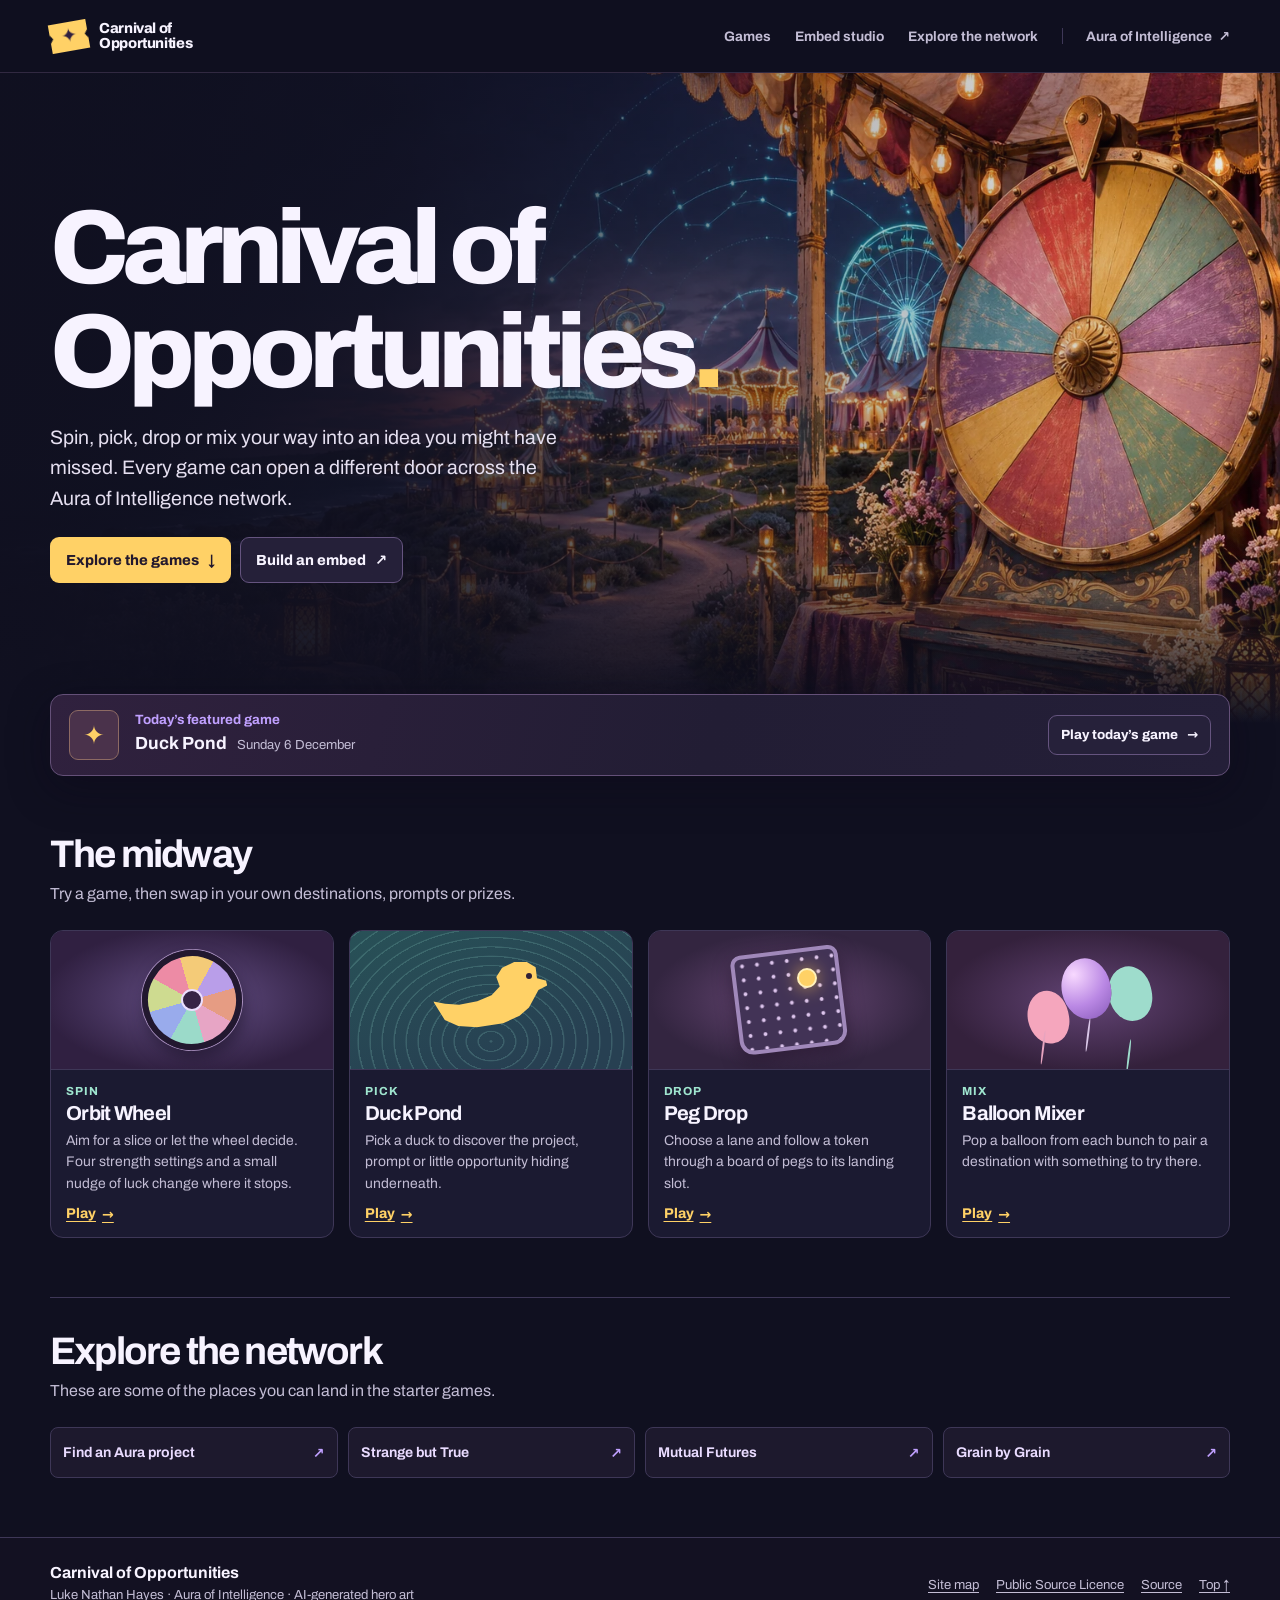
==== index.html @ 2ac2ce24 "Build the Carnival of Opportunities midway and embed studio" ====
<!doctype html>
<html lang="en-AU">
<head>
  <meta charset="utf-8">
  <meta name="viewport" content="width=device-width, initial-scale=1">
  <title>Carnival of Opportunities | Aura of Intelligence</title>
  <meta name="description" content="A midway of small, embeddable luck games that send people somewhere unexpected across the Aura of Intelligence network.">
  <meta name="theme-color" content="#101020">
  <link rel="canonical" href="https://auraofintelligence.github.io/carnival-of-opportunities/">
  <meta property="og:title" content="Carnival of Opportunities">
  <meta property="og:description" content="Spin, pick, drop or mix your way into an idea you might have missed.">
  <meta property="og:image" content="https://auraofintelligence.github.io/carnival-of-opportunities/assets/images/carnival-hero.webp">
  <link rel="stylesheet" href="assets/css/site.css">
  <script defer src="assets/js/catalog.js"></script>
  <script defer src="assets/js/featured.js"></script>
  <script defer src="assets/js/home.js"></script>
</head>
<body id="top">
  <a class="skip-link" href="#main">Skip to content</a>
  <header class="site-header">
    <div class="container header-inner">
      <a class="brand" href="index.html" aria-current="page"><span class="brand-ticket" aria-hidden="true">✦</span><span>Carnival of<br>Opportunities</span></a>
      <nav class="site-nav" aria-label="Primary">
        <a href="#games">Games</a>
        <a href="embed.html">Embed studio</a>
        <a href="#network">Explore the network</a>
      </nav>
      <a class="aura-link" href="https://auraofintelligence.github.io/">Aura of Intelligence <span aria-hidden="true">↗</span></a>
    </div>
  </header>
  <main id="main">
    <section class="hero home-hero" aria-labelledby="home-title">
      <div class="container hero-content">
        <h1 id="home-title">Carnival of<br>Opportunities<span>.</span></h1>
        <p>Spin, pick, drop or mix your way into an idea you might have missed. Every game can open a different door across the Aura of Intelligence network.</p>
        <div class="actions">
          <a class="button button-gold" href="#games">Explore the games <span aria-hidden="true">↓</span></a>
          <a class="button button-quiet" href="embed.html">Build an embed <span aria-hidden="true">↗</span></a>
        </div>
      </div>
    </section>
    <div class="container">
      <section class="daily-ticket" aria-labelledby="daily-heading">
        <div class="daily-icon" aria-hidden="true">✦</div>
        <div>
          <h2 id="daily-heading">Today’s featured game</h2>
          <p><strong id="daily-name">Try today’s draw</strong> <span id="daily-date"></span></p>
        </div>
        <a class="button button-small button-quiet" href="play.html?game=featured">Play today’s game <span aria-hidden="true">→</span></a>
      </section>
      <section class="section" id="games" aria-labelledby="games-heading">
        <div class="section-heading">
          <h2 id="games-heading">The midway</h2>
          <p>Try a game, then swap in your own destinations, prompts or prizes.</p>
        </div>
        <ul class="game-list" id="game-list"></ul>
        <noscript><p>Enable JavaScript to play Orbit Wheel, Duck Pond, Peg Drop and Balloon Mixer.</p></noscript>
        <template id="game-card">
          <li class="game-card">
            <div class="game-art" aria-hidden="true"></div>
            <div class="game-card-body">
              <span class="game-type"></span>
              <h3></h3>
              <p></p>
              <a class="text-link" href="play.html">Play <span aria-hidden="true">→</span></a>
            </div>
          </li>
        </template>
      </section>
      <section class="section network-section" id="network" aria-labelledby="network-heading">
        <div class="section-heading">
          <h2 id="network-heading">Explore the network</h2>
          <p>These are some of the places you can land in the starter games.</p>
        </div>
        <div class="network-links" id="network-links"></div>
      </section>
    </div>
  </main>
  <footer class="site-footer">
    <div class="container footer-inner">
      <div><strong>Carnival of Opportunities</strong><p>Luke Nathan Hayes · Aura of Intelligence · AI-generated hero art</p></div>
      <nav aria-label="Footer"><a href="sitemap.xml">Site map</a><a href="LICENCE.md">Public Source Licence</a><a href="https://github.com/auraofintelligence/carnival-of-opportunities">Source</a><a href="#top">Top ↑</a></nav>
    </div>
  </footer>
</body>
</html>
---- assets/css/site.css ----
@font-face {
  font-family: Archivo;
  src: url('../fonts/archivo-var.woff2') format('woff2');
  font-style: normal;
  font-weight: 100 900;
  font-display: swap;
}

:root {
  color-scheme: dark;
  font-family: 'Archivo', 'Segoe UI', system-ui, sans-serif;
  color: #f7f3ff;
  background: #101020;
  --night: #101020;
  --surface: #1b1a31;
  --line: #3e3757;
  --muted: #c3bdd5;
  --purple: #c0a0ff;
  --gold: #ffd166;
  --mint: #9fe5cf;
  --container: 1180px;
}

*, *::before, *::after { box-sizing: border-box; }
html { scroll-padding-top: 96px; }
body { margin: 0; min-width: 0; }
[hidden] { display: none !important; }
a { color: inherit; }
button, input, select, textarea { font: inherit; }
button { cursor: pointer; }
button:disabled { cursor: default; }
:focus-visible { outline: 2px solid var(--gold); outline-offset: 4px; }
h1, h2, h3, p { margin-top: 0; }
p { line-height: 1.55; }
.container { width: min(100% - 48px, var(--container)); margin-inline: auto; }
.skip-link { position: fixed; z-index: 5; top: 12px; left: 12px; padding: 12px; transform: translateY(-160%); color: #151024; background: var(--gold); }
.skip-link:focus { transform: none; }

.site-header { position: sticky; top: 0; z-index: 4; border-bottom: 1px solid #5645687a; background: #101020f5; }
.header-inner { display: flex; align-items: center; gap: 24px; min-height: 72px; }
.brand { display: inline-flex; align-items: center; gap: 11px; font-size: .91rem; font-weight: 780; line-height: 1.06; letter-spacing: -.025em; text-decoration: none; }
.brand-ticket { display: grid; width: 38px; height: 29px; place-items: center; flex: none; clip-path: polygon(0 0, 100% 0, 100% 35%, 92% 50%, 100% 65%, 100% 100%, 0 100%, 0 65%, 8% 50%, 0 35%); background: var(--gold); color: #302040; font-size: 1.2rem; transform: rotate(-10deg); }
.site-nav { display: flex; flex-wrap: wrap; gap: 8px 24px; margin-left: auto; }
.site-nav a, .aura-link { color: var(--muted); font-size: .86rem; font-weight: 680; text-decoration: none; }
.site-nav a:hover, .site-nav a[aria-current="page"], .aura-link:hover { color: var(--gold); }
.aura-link { padding-left: 23px; border-left: 1px solid var(--line); }
.aura-link span { margin-left: 3px; }

.hero { position: relative; isolation: isolate; display: grid; align-items: center; background-color: #201633; background-position: center; background-size: cover; }
.hero::before { position: absolute; z-index: -1; inset: 0; content: ''; background: linear-gradient(90deg, #101020fa 1%, #101020dd 30%, #10102044 68%, #1010200d), linear-gradient(0deg, #101020 0%, transparent 30%); }
.home-hero { min-height: clamp(490px, 53vw, 650px); background-image: url('../images/carnival-hero.webp'); background-position: center 52%; }
.hero-content { padding-block: 60px 76px; }
.hero h1, .page-title h1 { margin: 0 0 18px; font-weight: 810; line-height: .99; letter-spacing: -.065em; overflow-wrap: anywhere; }
.hero h1 { max-width: 12ch; font-size: clamp(3.4rem, 8.2vw, 7.4rem); }
.hero h1 span { color: var(--gold); }
.hero p { max-width: 48ch; margin: 0 0 23px; color: #e5dff0; font-size: clamp(1rem, 1.65vw, 1.22rem); }
.actions { display: flex; flex-wrap: wrap; align-items: center; gap: 9px; }
.button { display: inline-flex; justify-content: center; align-items: center; gap: 9px; min-height: 46px; padding: 10px 15px; border: 1px solid transparent; border-radius: 9px; font-size: .91rem; line-height: 1.25; font-weight: 750; text-align: center; text-decoration: none; }
.button-small { min-height: 40px; padding: 8px 12px; font-size: .83rem; }
.button-gold { background: var(--gold); color: #22182d; }
.button-gold:hover { background: #ffe398; }
.button-quiet { border-color: #65547f; background: #27213bf0; color: #f7f3ff; }
.button-quiet:hover { border-color: #a585d2; background: #382a52; }

.daily-ticket { position: relative; display: grid; grid-template-columns: 50px 1fr auto; align-items: center; gap: 16px; margin-top: -29px; padding: 15px 18px; border: 1px solid #645078; border-radius: 13px; background: linear-gradient(105deg, #30213e, #221d34 56%, #241f38); box-shadow: 0 12px 42px #0b08196b; }
.daily-icon { display: grid; place-items: center; width: 50px; height: 50px; border-radius: 9px; border: 1px solid #8d6a63; color: var(--gold); background: #4a324b; font-size: 1.6rem; }
.daily-ticket h2 { margin-bottom: 3px; color: var(--purple); font-size: .84rem; }
.daily-ticket p { margin: 0; }
.daily-ticket strong { font-size: 1.1rem; }
#daily-date { margin-left: 7px; color: var(--muted); font-size: .82rem; }
.section { padding-block: 59px; }
.section-heading { margin-bottom: 23px; }
.section-heading h2, .studio-panel h2, .preview-heading h2 { margin-bottom: 7px; font-size: clamp(1.65rem, 3vw, 2.55rem); line-height: 1.04; letter-spacing: -.047em; }
.section-heading p, .preview-heading p { margin-bottom: 0; color: var(--muted); }
.game-list { display: grid; grid-template-columns: repeat(4, minmax(0, 1fr)); gap: 15px; margin: 0; padding: 0; list-style: none; }
.game-card { display: flex; flex-direction: column; overflow: hidden; border: 1px solid var(--line); border-radius: 13px; background: var(--surface); }
.game-card:focus-within, .game-card:hover { border-color: #7b659a; }
.game-card-body { display: flex; flex: 1; flex-direction: column; align-items: flex-start; padding: 15px; }
.game-type { margin-bottom: 5px; color: var(--mint); font-size: .73rem; font-weight: 730; text-transform: uppercase; letter-spacing: .08em; }
.game-card h3 { margin-bottom: 6px; font-size: 1.26rem; letter-spacing: -.035em; }
.game-card p { margin-bottom: 12px; color: var(--muted); font-size: .87rem; }
.text-link { display: inline-flex; gap: 6px; margin-top: auto; color: var(--gold); font-weight: 735; font-size: .88rem; text-underline-offset: 3px; }
.text-link:hover { color: #ffebae; }
.game-art { position: relative; display: grid; place-items: center; overflow: hidden; min-height: 139px; isolation: isolate; border-bottom: 1px solid var(--line); }
.game-art::before, .game-art::after { position: absolute; content: ''; }
.art-orbit-wheel { background: radial-gradient(ellipse, #665087, #302041 75%); }
.art-orbit-wheel::before { width: 100px; aspect-ratio: 1; border: 6px solid #22182f; border-radius: 50%; background: conic-gradient(#f4cb78 0 45deg,#b99ee9 45deg 90deg,#e69c83 90deg 135deg,#e7a5c5 135deg 180deg,#9bdac9 180deg 225deg,#99abec 225deg 270deg,#cedb90 270deg 315deg,#ed8ba5 315deg); box-shadow: 0 0 0 1px #aa91c0, 0 9px 16px #1710248c; transform: rotate(-16deg); }
.art-orbit-wheel::after { width: 22px; height: 22px; border: 2px solid #ecdfff; border-radius: 50%; background: #362446; }
.art-duck-pond { background: repeating-radial-gradient(ellipse at 50% 80%, #a6f5e22a 0 1px, transparent 2px 12px), linear-gradient(160deg, #285157, #274052 80%); }
.art-duck-pond::before { width: 115px; height: 70px; background: #ffd166; clip-path: polygon(0 48%, 10% 53%, 22% 57%, 38% 55%, 51% 49%, 59% 38%, 57% 24%, 63% 12%, 74% 6%, 85% 8%, 92% 17%, 92% 33%, 100% 38%, 100% 45%, 92% 50%, 82% 73%, 73% 83%, 58% 91%, 35% 92%, 19% 87%, 8% 76%); transform: translateY(-4px) rotate(-7deg); }
.art-duck-pond::after { width: 6px; height: 6px; background: #302036; border-radius: 50%; transform: translate(38px,-24px); }
.art-peg-drop { background: radial-gradient(ellipse, #6a4977, #332540 70%); }
.art-peg-drop::before { width: 108px; height: 100px; border: 4px solid #a088ba; border-radius: 10px 10px 14px 14px; background: radial-gradient(circle,#ddc5ed 1.4px,transparent 2.4px) 0 0 / 15px 14px, #423356; box-shadow: 0 8px 18px #211329a0; transform: rotate(-7deg); }
.art-peg-drop::after { width: 20px; height: 20px; transform: translate(18px,-22px); border: 2px solid #fff1bb; border-radius: 50%; background: #ffd166; box-shadow: 0 0 18px #ffc655b3; }
.art-balloon-mixer { background: radial-gradient(ellipse, #634475, #34213c 72%); }
.art-balloon-mixer::before { width: 49px; height: 61px; border-radius: 51% 49% 48% 51%; background: radial-gradient(circle at 31% 23%, #f8d9ff, #ba88e4 55%, #875ab9); box-shadow: -43px 20px 0 -4px #f5a6bd, 42px 14px 0 -3px #9edccc; transform: rotate(-12deg) translateY(-11px); }
.art-balloon-mixer::after { width: 2px; height: 34px; border-radius: 99%; background: #dac7e8; box-shadow: -43px 18px 0 #e6a4bf, 43px 16px 0 #9edccc; transform: translateY(35px) rotate(7deg); }
.network-section { border-top: 1px solid var(--line); padding-top: 34px; }
.network-links { display: grid; grid-template-columns: repeat(4, minmax(0, 1fr)); gap: 10px; }
.network-link { display: flex; justify-content: space-between; align-items: center; gap: 8px; min-height: 51px; padding: 10px 12px; border: 1px solid var(--line); border-radius: 8px; color: #e9dbff; background: #1d192d; text-decoration: none; font-size: .88rem; font-weight: 670; }
.network-link::after { content: '↗'; color: var(--purple); }
.network-link:hover { border-color: var(--purple); }
.site-footer { padding-block: 26px; border-top: 1px solid var(--line); background: #131122; }
.footer-inner { display: flex; justify-content: space-between; flex-wrap: wrap; gap: 15px 25px; }
.footer-inner p { margin: 4px 0 0; color: var(--muted); font-size: .82rem; }
.footer-inner nav { display: flex; flex-wrap: wrap; align-items: center; gap: 10px 17px; }
.footer-inner a { color: var(--muted); font-size: .82rem; text-underline-offset: 3px; }
.footer-inner a:hover { color: var(--gold); }

.player { padding-block: 34px 58px; }
.player-title { margin-bottom: 24px; }
.player-title h1 { margin-bottom: 10px; font-size: clamp(2.5rem, 6vw, 5rem); }
.player-title p { margin: 0; color: var(--muted); }
.back-link { display: inline-block; margin-bottom: 17px; color: var(--purple); font-size: .85rem; font-weight: 700; text-decoration: none; }
.back-link:hover { color: var(--gold); }
.player-title .featured-note { margin-top: 8px; color: var(--gold); font-size: .8rem; }
.player-layout { display: grid; grid-template-columns: minmax(0, 1.7fr) minmax(235px, 1fr); gap: 16px; align-items: start; }
.game-root { min-width: 0; overflow: hidden; border: 1px solid var(--line); border-radius: 15px; background: #1a172a; }
.wheel-frame { display: block; width: 100%; height: 744px; border: 0; }
.play-aside { display: grid; gap: 12px; min-width: 0; }
.draw, .aside-card { min-width: 0; padding: 17px; border: 1px solid var(--line); border-radius: 12px; background: var(--surface); }
.draw { border-color: #8b6b59; background: linear-gradient(140deg, #422c49, #27203a); }
.draw h2, .aside-card h2 { margin-bottom: 5px; font-size: 1.16rem; letter-spacing: -.024em; overflow-wrap: anywhere; }
.draw .draw-label { margin-bottom: 4px; color: var(--gold); font-size: .76rem; font-weight: 750; }
.draw p, .aside-card p { margin-bottom: 10px; color: var(--muted); font-size: .9rem; }
.draw .button { margin-top: 6px; }

.workshop-hero { min-height: 282px; background-image: url('../images/workshop-hero.webp'); background-position: center 48%; }
.workshop-hero .hero-content { padding-block: 41px; }
.workshop-hero h1 { max-width: none; font-size: clamp(3rem, 7vw, 5.6rem); }
.workshop-hero p { margin-bottom: 0; }
.studio-layout { display: grid; grid-template-columns: minmax(305px, .93fr) minmax(0, 1.2fr); gap: 16px; align-items: start; padding-block: 22px 45px; }
.studio-panel, .studio-preview { min-width: 0; border: 1px solid var(--line); border-radius: 13px; background: var(--surface); }
.studio-panel { padding: 19px; }
.studio-panel h2, .preview-heading h2 { font-size: 1.45rem; }
.studio-panel label { display: block; margin: 12px 0 5px; font-size: .9rem; font-weight: 715; }
.studio-panel label span { color: var(--muted); font-weight: 500; }
.studio-panel input, .studio-panel textarea, .studio-panel select { display: block; width: 100%; max-width: 100%; padding: 8px 10px; border: 1px solid #57506a; border-radius: 7px; background: #151324; color: #f7f3ff; font-size: .88rem; }
.studio-panel textarea { resize: vertical; }
.studio-panel button[type="submit"] { margin-top: 12px; }
.field-help { margin: 4px 0 7px; color: var(--muted); font-size: .82rem; }
.field-help code { overflow-wrap: anywhere; }
.code-panel { margin-top: 16px; padding-top: 3px; border-top: 1px solid var(--line); }
.code-output { font-family: ui-monospace, monospace; overflow-wrap: anywhere; }
.code-panel .actions { margin-top: 8px; }
#studio-status { min-height: 1.25em; margin: 9px 0 0; }
.preview-heading { padding: 16px 17px 11px; }
.preview-heading p { font-size: .88rem; }
#preview { display: block; border: 0; background: #131122; border-radius: 0 0 13px 13px; }

.embedded .site-header, .embedded .site-footer, .embedded .skip-link, .embedded .back-link, .embedded .aside-card { display: none; }
.embedded .container { width: min(100% - 16px, 664px); }
.embedded .player { padding-block: 10px 12px; }
.embedded .player-title { margin-bottom: 11px; }
.embedded .player-title h1 { margin-bottom: 5px; font-size: clamp(1.7rem, 5.5vw, 2.45rem); }
.embedded .player-title p { font-size: .84rem; }
.embedded .player-layout { grid-template-columns: minmax(0, 1fr); gap: 7px; }
.embedded .play-aside:has(.draw[hidden]) { display: none; }
.embedded .draw { padding: 11px 13px; }

@media (max-width: 900px) {
  .game-list, .network-links { grid-template-columns: repeat(2, minmax(0, 1fr)); }
  .home-hero { background-position: 58% center; }
  .site-nav { gap: 8px 14px; }
  .header-inner { gap: 15px; }
  .aura-link { padding-left: 14px; }
}

@media (max-width: 650px) {
  html { scroll-padding-top: 130px; }
  .container { width: min(100% - 28px, var(--container)); }
  .header-inner { min-height: 0; flex-wrap: wrap; justify-content: space-between; gap: 11px 6px; padding-block: 10px; }
  .site-nav { order: 1; width: 100%; margin-left: 0; justify-content: space-between; }
  .site-nav a, .aura-link { font-size: .77rem; }
  .aura-link { border: 0; padding-left: 0; }
  .hero::before { background: linear-gradient(90deg, #101020ed, #10102076), linear-gradient(0deg, #101020 2%, transparent 44%); }
  .home-hero { min-height: 420px; background-position: 65% center; }
  .hero-content { padding-block: 47px 68px; }
  .hero h1 { font-size: clamp(2.45rem, 10.6vw, 4.2rem); }
  .daily-ticket { grid-template-columns: 37px 1fr; padding: 10px 11px; gap: 7px 10px; }
  .daily-icon { width: 37px; height: 37px; font-size: 1.3rem; }
  .daily-ticket a { grid-column: 2; justify-self: start; }
  #daily-date { display: block; margin-left: 0; }
  .section { padding-block: 37px; }
  .game-list { gap: 9px; }
  .game-art { min-height: 104px; }
  .game-card-body { padding: 10px; }
  .game-card h3 { font-size: 1.03rem; }
  .game-card p { font-size: .8rem; }
  .player { padding-block: 21px 36px; }
  .player-layout, .studio-layout { grid-template-columns: minmax(0, 1fr); }
  .workshop-hero { min-height: 220px; }
  .studio-layout { padding-block: 12px 30px; }
  .studio-panel { padding: 14px; }
}

@media (max-width: 350px) {
  .game-list, .network-links { grid-template-columns: minmax(0, 1fr); }
}
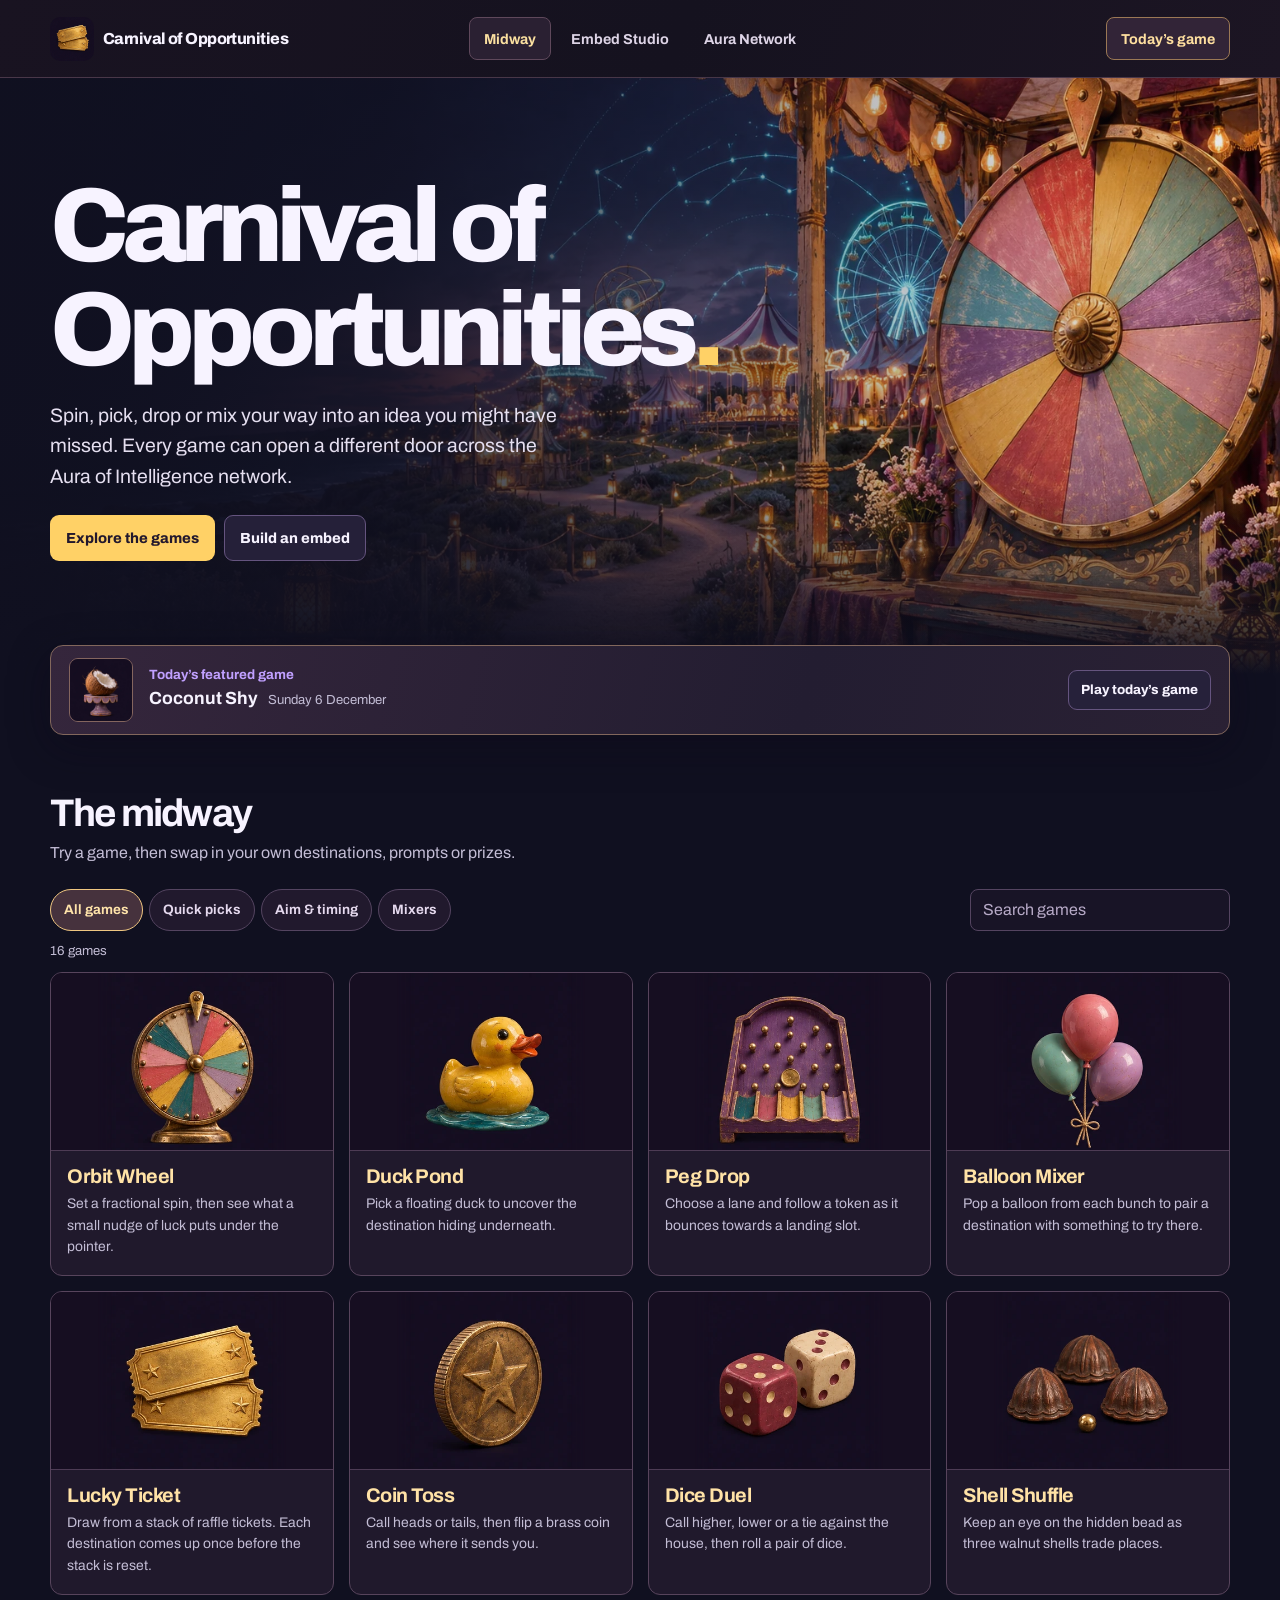
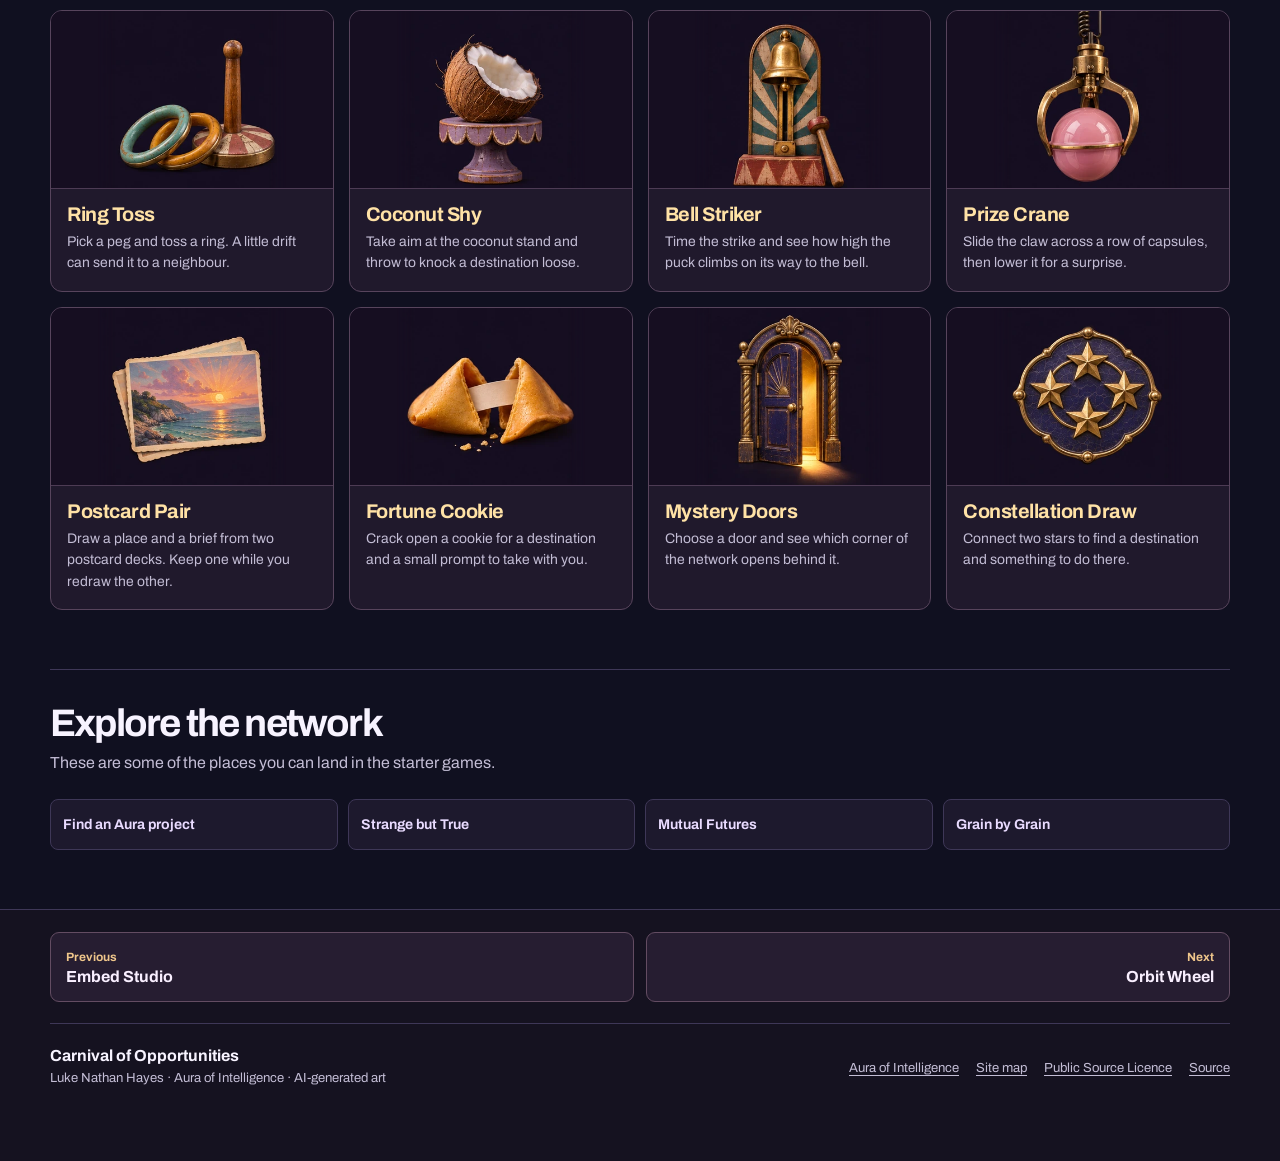
==== commit 87512c23: "Expand the midway to sixteen games and refine navigation" ====
--- a/index.html
+++ b/index.html
@@ -10,22 +10,23 @@
   <meta property="og:title" content="Carnival of Opportunities">
   <meta property="og:description" content="Spin, pick, drop or mix your way into an idea you might have missed.">
   <meta property="og:image" content="https://auraofintelligence.github.io/carnival-of-opportunities/assets/images/carnival-hero.webp">
-  <link rel="stylesheet" href="assets/css/site.css">
-  <script defer src="assets/js/catalog.js"></script>
-  <script defer src="assets/js/featured.js"></script>
-  <script defer src="assets/js/home.js"></script>
+  <link rel="stylesheet" href="assets/css/site.css?v=2">
+  <script defer src="assets/js/catalog.js?v=2"></script>
+  <script defer src="assets/js/featured.js?v=2"></script>
+  <script defer src="assets/js/home.js?v=2"></script>
+  <script defer src="assets/js/site.js"></script>
 </head>
 <body id="top">
   <a class="skip-link" href="#main">Skip to content</a>
   <header class="site-header">
     <div class="container header-inner">
-      <a class="brand" href="index.html" aria-current="page"><span class="brand-ticket" aria-hidden="true">✦</span><span>Carnival of<br>Opportunities</span></a>
+      <a class="brand" href="index.html"><img class="brand-ticket" src="assets/images/icons/lucky-ticket.webp" alt="" width="45" height="45"><span>Carnival of Opportunities</span></a>
       <nav class="site-nav" aria-label="Primary">
-        <a href="#games">Games</a>
-        <a href="embed.html">Embed studio</a>
-        <a href="#network">Explore the network</a>
+        <a href="#games" aria-current="page">Midway</a>
+        <a href="embed.html">Embed Studio</a>
+        <a href="#network">Aura Network</a>
       </nav>
-      <a class="aura-link" href="https://auraofintelligence.github.io/">Aura of Intelligence <span aria-hidden="true">↗</span></a>
+      <a class="header-action" href="play.html?game=featured">Today’s game</a>
     </div>
   </header>
   <main id="main">
@@ -34,36 +35,45 @@
         <h1 id="home-title">Carnival of<br>Opportunities<span>.</span></h1>
         <p>Spin, pick, drop or mix your way into an idea you might have missed. Every game can open a different door across the Aura of Intelligence network.</p>
         <div class="actions">
-          <a class="button button-gold" href="#games">Explore the games <span aria-hidden="true">↓</span></a>
-          <a class="button button-quiet" href="embed.html">Build an embed <span aria-hidden="true">↗</span></a>
+          <a class="button button-gold" href="#games">Explore the games</a>
+          <a class="button button-quiet" href="embed.html">Build an embed</a>
         </div>
       </div>
     </section>
     <div class="container">
-      <section class="daily-ticket" aria-labelledby="daily-heading">
-        <div class="daily-icon" aria-hidden="true">✦</div>
-        <div>
-          <h2 id="daily-heading">Today’s featured game</h2>
-          <p><strong id="daily-name">Try today’s draw</strong> <span id="daily-date"></span></p>
-        </div>
-        <a class="button button-small button-quiet" href="play.html?game=featured">Play today’s game <span aria-hidden="true">→</span></a>
+      <section aria-labelledby="daily-heading">
+        <a class="daily-ticket" href="play.html?game=featured">
+          <img class="daily-icon" id="daily-icon" alt="" width="64" height="64" hidden>
+          <div>
+            <h2 id="daily-heading">Today’s featured game</h2>
+            <p><strong id="daily-name">Try today’s draw</strong> <span id="daily-date"></span></p>
+          </div>
+          <span class="daily-cta button button-small button-quiet">Play today’s game</span>
+        </a>
       </section>
       <section class="section" id="games" aria-labelledby="games-heading">
         <div class="section-heading">
           <h2 id="games-heading">The midway</h2>
           <p>Try a game, then swap in your own destinations, prompts or prizes.</p>
         </div>
+        <div class="catalogue-controls" id="catalogue-controls" hidden>
+          <div class="catalogue-filters" role="group" aria-label="Game category">
+            <button type="button" data-category="all" aria-pressed="true">All games</button>
+            <button type="button" data-category="chance" aria-pressed="false">Quick picks</button>
+            <button type="button" data-category="aim" aria-pressed="false">Aim &amp; timing</button>
+            <button type="button" data-category="mix" aria-pressed="false">Mixers</button>
+          </div>
+          <input id="game-search" type="search" aria-label="Search games" placeholder="Search games">
+        </div>
+        <p class="catalogue-count" id="game-count" role="status"></p>
         <ul class="game-list" id="game-list"></ul>
-        <noscript><p>Enable JavaScript to play Orbit Wheel, Duck Pond, Peg Drop and Balloon Mixer.</p></noscript>
+        <noscript><p>Enable JavaScript to browse the game catalogue.</p></noscript>
         <template id="game-card">
           <li class="game-card">
-            <div class="game-art" aria-hidden="true"></div>
-            <div class="game-card-body">
-              <span class="game-type"></span>
-              <h3></h3>
-              <p></p>
-              <a class="text-link" href="play.html">Play <span aria-hidden="true">→</span></a>
-            </div>
+            <a class="game-card-link" href="play.html">
+              <div class="game-art"><img alt="" width="336" height="336" loading="lazy" decoding="async"></div>
+              <div class="game-card-body"><h3></h3><p></p></div>
+            </a>
           </li>
         </template>
       </section>
@@ -77,10 +87,17 @@
     </div>
   </main>
   <footer class="site-footer">
-    <div class="container footer-inner">
-      <div><strong>Carnival of Opportunities</strong><p>Luke Nathan Hayes · Aura of Intelligence · AI-generated hero art</p></div>
-      <nav aria-label="Footer"><a href="sitemap.xml">Site map</a><a href="LICENCE.md">Public Source Licence</a><a href="https://github.com/auraofintelligence/carnival-of-opportunities">Source</a><a href="#top">Top ↑</a></nav>
+    <div class="container">
+      <nav class="page-turns" aria-label="Previous and next pages" data-page="midway">
+        <a class="page-turn" rel="prev" href="embed.html"><span>Previous</span><strong>Embed Studio</strong></a>
+        <a class="page-turn" rel="next" href="play.html?game=orbit-wheel"><span>Next</span><strong>Orbit Wheel</strong></a>
+      </nav>
+      <div class="footer-inner">
+        <div><strong>Carnival of Opportunities</strong><p>Luke Nathan Hayes · Aura of Intelligence · AI-generated art</p></div>
+        <nav aria-label="Footer"><a href="https://auraofintelligence.github.io/">Aura of Intelligence</a><a href="sitemap.xml">Site map</a><a href="LICENCE.md">Public Source Licence</a><a href="https://github.com/auraofintelligence/carnival-of-opportunities">Source</a></nav>
+      </div>
     </div>
   </footer>
+  <a class="back-to-top" href="#top" data-to-top hidden>Back to top</a>
 </body>
 </html>
--- a/assets/css/site.css
+++ b/assets/css/site.css
@@ -22,7 +22,7 @@
 }
 
 *, *::before, *::after { box-sizing: border-box; }
-html { scroll-padding-top: 96px; }
+html { scroll-padding-top: 22px; }
 body { margin: 0; min-width: 0; }
 [hidden] { display: none !important; }
 a { color: inherit; }
@@ -36,19 +36,19 @@
 .skip-link { position: fixed; z-index: 5; top: 12px; left: 12px; padding: 12px; transform: translateY(-160%); color: #151024; background: var(--gold); }
 .skip-link:focus { transform: none; }
 
-.site-header { position: sticky; top: 0; z-index: 4; border-bottom: 1px solid #5645687a; background: #101020f5; }
-.header-inner { display: flex; align-items: center; gap: 24px; min-height: 72px; }
-.brand { display: inline-flex; align-items: center; gap: 11px; font-size: .91rem; font-weight: 780; line-height: 1.06; letter-spacing: -.025em; text-decoration: none; }
-.brand-ticket { display: grid; width: 38px; height: 29px; place-items: center; flex: none; clip-path: polygon(0 0, 100% 0, 100% 35%, 92% 50%, 100% 65%, 100% 100%, 0 100%, 0 65%, 8% 50%, 0 35%); background: var(--gold); color: #302040; font-size: 1.2rem; transform: rotate(-10deg); }
-.site-nav { display: flex; flex-wrap: wrap; gap: 8px 24px; margin-left: auto; }
-.site-nav a, .aura-link { color: var(--muted); font-size: .86rem; font-weight: 680; text-decoration: none; }
-.site-nav a:hover, .site-nav a[aria-current="page"], .aura-link:hover { color: var(--gold); }
-.aura-link { padding-left: 23px; border-left: 1px solid var(--line); }
-.aura-link span { margin-left: 3px; }
+.site-header { position: relative; z-index: 4; border-bottom: 1px solid #71546a8c; background: linear-gradient(110deg, #191321, #15121f 53%, #1c1523); }
+.header-inner { display: grid; grid-template-columns: minmax(0, 1fr) auto minmax(0, 1fr); align-items: center; gap: 18px; min-height: 77px; }
+.brand { display: inline-flex; align-items: center; justify-self: start; gap: 9px; min-width: 0; font-size: 1rem; font-weight: 770; line-height: 1.08; letter-spacing: -.035em; text-decoration: none; }
+.brand-ticket { display: block; width: 44px; height: 44px; flex: none; object-fit: contain; border-radius: 10px; }
+.site-nav { display: flex; justify-content: center; gap: 5px; }
+.site-nav a, .header-action { display: inline-flex; align-items: center; justify-content: center; min-height: 43px; padding: 7px 14px; border: 1px solid transparent; border-radius: 8px; color: #ddd4e6; font-size: .9rem; font-weight: 680; text-decoration: none; white-space: nowrap; }
+.site-nav a:hover, .site-nav a[aria-current="page"] { border-color: #5f485b; background: #2a2032; color: #fbe0a0; }
+.header-action { justify-self: end; border-color: #9b7855; background: #322437; color: #ffe0a0; }
+.header-action:hover { border-color: #efc47d; background: #493349; }
 
 .hero { position: relative; isolation: isolate; display: grid; align-items: center; background-color: #201633; background-position: center; background-size: cover; }
 .hero::before { position: absolute; z-index: -1; inset: 0; content: ''; background: linear-gradient(90deg, #101020fa 1%, #101020dd 30%, #10102044 68%, #1010200d), linear-gradient(0deg, #101020 0%, transparent 30%); }
-.home-hero { min-height: clamp(490px, 53vw, 650px); background-image: url('../images/carnival-hero.webp'); background-position: center 52%; }
+.home-hero { min-height: clamp(460px, 50vw, 596px); background-image: url('../images/carnival-hero.webp'); background-position: center 52%; }
 .hero-content { padding-block: 60px 76px; }
 .hero h1, .page-title h1 { margin: 0 0 18px; font-weight: 810; line-height: .99; letter-spacing: -.065em; overflow-wrap: anywhere; }
 .hero h1 { max-width: 12ch; font-size: clamp(3.4rem, 8.2vw, 7.4rem); }
@@ -62,8 +62,11 @@
 .button-quiet { border-color: #65547f; background: #27213bf0; color: #f7f3ff; }
 .button-quiet:hover { border-color: #a585d2; background: #382a52; }
 
-.daily-ticket { position: relative; display: grid; grid-template-columns: 50px 1fr auto; align-items: center; gap: 16px; margin-top: -29px; padding: 15px 18px; border: 1px solid #645078; border-radius: 13px; background: linear-gradient(105deg, #30213e, #221d34 56%, #241f38); box-shadow: 0 12px 42px #0b08196b; }
-.daily-icon { display: grid; place-items: center; width: 50px; height: 50px; border-radius: 9px; border: 1px solid #8d6a63; color: var(--gold); background: #4a324b; font-size: 1.6rem; }
+.daily-ticket { position: relative; display: grid; grid-template-columns: 64px 1fr auto; align-items: center; gap: 16px; margin-top: -29px; padding: 12px 18px; border: 1px solid #82675c; border-radius: 13px; background: linear-gradient(105deg, #35263c, #231d31 64%, #2a2134); box-shadow: 0 12px 42px #0b08196b; }
+.daily-ticket { text-decoration: none; }
+.daily-ticket:hover { border-color: #c19a6e; }
+.daily-ticket:hover .daily-cta { border-color: #a585d2; background: #382a52; }
+.daily-icon { display: block; width: 64px; height: 64px; border: 1px solid #84655e; border-radius: 9px; object-fit: cover; }
 .daily-ticket h2 { margin-bottom: 3px; color: var(--purple); font-size: .84rem; }
 .daily-ticket p { margin: 0; }
 .daily-ticket strong { font-size: 1.1rem; }
@@ -72,43 +75,55 @@
 .section-heading { margin-bottom: 23px; }
 .section-heading h2, .studio-panel h2, .preview-heading h2 { margin-bottom: 7px; font-size: clamp(1.65rem, 3vw, 2.55rem); line-height: 1.04; letter-spacing: -.047em; }
 .section-heading p, .preview-heading p { margin-bottom: 0; color: var(--muted); }
+.catalogue-controls { display: flex; flex-wrap: wrap; justify-content: space-between; align-items: center; gap: 9px 16px; }
+.catalogue-filters { display: flex; flex-wrap: wrap; gap: 6px; }
+.catalogue-filters button { min-height: 42px; padding: 8px 13px; border: 1px solid #544460; border-radius: 999px; background: #21192d; color: #e5d9ee; font-size: .85rem; font-weight: 670; }
+.catalogue-filters button:hover { border-color: #a48aaf; }
+.catalogue-filters button[aria-pressed="true"] { border-color: #efc681; background: #46323d; color: #ffe4aa; }
+#game-search { min-height: 42px; width: min(100%, 260px); padding: 8px 12px; border: 1px solid #544460; border-radius: 8px; background: #181426; color: #f7f3ff; }
+#game-search::placeholder { color: #b7aac7; }
+.catalogue-count { margin: 10px 0 11px; color: var(--muted); font-size: .82rem; }
+.catalogue-count:empty { display: none; }
 .game-list { display: grid; grid-template-columns: repeat(4, minmax(0, 1fr)); gap: 15px; margin: 0; padding: 0; list-style: none; }
-.game-card { display: flex; flex-direction: column; overflow: hidden; border: 1px solid var(--line); border-radius: 13px; background: var(--surface); }
-.game-card:focus-within, .game-card:hover { border-color: #7b659a; }
-.game-card-body { display: flex; flex: 1; flex-direction: column; align-items: flex-start; padding: 15px; }
-.game-type { margin-bottom: 5px; color: var(--mint); font-size: .73rem; font-weight: 730; text-transform: uppercase; letter-spacing: .08em; }
-.game-card h3 { margin-bottom: 6px; font-size: 1.26rem; letter-spacing: -.035em; }
-.game-card p { margin-bottom: 12px; color: var(--muted); font-size: .87rem; }
+.game-card { display: flex; min-width: 0; overflow: hidden; border: 1px solid #57445c; border-radius: 12px; background: #20192c; }
+.game-card:focus-within, .game-card:hover { border-color: #c19a6e; }
+.game-card-link { display: flex; flex: 1; flex-direction: column; color: inherit; text-decoration: none; }
+.game-card-link:focus-visible { outline-offset: -3px; }
+.game-card-body { flex: 1; padding: 15px 16px 17px; }
+.game-card h3 { margin-bottom: 6px; color: #ffe2a6; font-size: 1.24rem; letter-spacing: -.025em; }
+.game-card p { margin: 0; color: var(--muted); font-size: .87rem; }
 .text-link { display: inline-flex; gap: 6px; margin-top: auto; color: var(--gold); font-weight: 735; font-size: .88rem; text-underline-offset: 3px; }
 .text-link:hover { color: #ffebae; }
-.game-art { position: relative; display: grid; place-items: center; overflow: hidden; min-height: 139px; isolation: isolate; border-bottom: 1px solid var(--line); }
-.game-art::before, .game-art::after { position: absolute; content: ''; }
-.art-orbit-wheel { background: radial-gradient(ellipse, #665087, #302041 75%); }
-.art-orbit-wheel::before { width: 100px; aspect-ratio: 1; border: 6px solid #22182f; border-radius: 50%; background: conic-gradient(#f4cb78 0 45deg,#b99ee9 45deg 90deg,#e69c83 90deg 135deg,#e7a5c5 135deg 180deg,#9bdac9 180deg 225deg,#99abec 225deg 270deg,#cedb90 270deg 315deg,#ed8ba5 315deg); box-shadow: 0 0 0 1px #aa91c0, 0 9px 16px #1710248c; transform: rotate(-16deg); }
-.art-orbit-wheel::after { width: 22px; height: 22px; border: 2px solid #ecdfff; border-radius: 50%; background: #362446; }
-.art-duck-pond { background: repeating-radial-gradient(ellipse at 50% 80%, #a6f5e22a 0 1px, transparent 2px 12px), linear-gradient(160deg, #285157, #274052 80%); }
-.art-duck-pond::before { width: 115px; height: 70px; background: #ffd166; clip-path: polygon(0 48%, 10% 53%, 22% 57%, 38% 55%, 51% 49%, 59% 38%, 57% 24%, 63% 12%, 74% 6%, 85% 8%, 92% 17%, 92% 33%, 100% 38%, 100% 45%, 92% 50%, 82% 73%, 73% 83%, 58% 91%, 35% 92%, 19% 87%, 8% 76%); transform: translateY(-4px) rotate(-7deg); }
-.art-duck-pond::after { width: 6px; height: 6px; background: #302036; border-radius: 50%; transform: translate(38px,-24px); }
-.art-peg-drop { background: radial-gradient(ellipse, #6a4977, #332540 70%); }
-.art-peg-drop::before { width: 108px; height: 100px; border: 4px solid #a088ba; border-radius: 10px 10px 14px 14px; background: radial-gradient(circle,#ddc5ed 1.4px,transparent 2.4px) 0 0 / 15px 14px, #423356; box-shadow: 0 8px 18px #211329a0; transform: rotate(-7deg); }
-.art-peg-drop::after { width: 20px; height: 20px; transform: translate(18px,-22px); border: 2px solid #fff1bb; border-radius: 50%; background: #ffd166; box-shadow: 0 0 18px #ffc655b3; }
-.art-balloon-mixer { background: radial-gradient(ellipse, #634475, #34213c 72%); }
-.art-balloon-mixer::before { width: 49px; height: 61px; border-radius: 51% 49% 48% 51%; background: radial-gradient(circle at 31% 23%, #f8d9ff, #ba88e4 55%, #875ab9); box-shadow: -43px 20px 0 -4px #f5a6bd, 42px 14px 0 -3px #9edccc; transform: rotate(-12deg) translateY(-11px); }
-.art-balloon-mixer::after { width: 2px; height: 34px; border-radius: 99%; background: #dac7e8; box-shadow: -43px 18px 0 #e6a4bf, 43px 16px 0 #9edccc; transform: translateY(35px) rotate(7deg); }
+.game-art { display: grid; place-items: center; overflow: hidden; height: 178px; border-bottom: 1px solid #4d3b54; background: #160e21; }
+.game-art img { display: block; width: min(100%, 188px); height: 100%; object-fit: contain; mask-image: linear-gradient(to right, transparent, #000 9%, #000 91%, transparent); }
+@media (prefers-reduced-motion: no-preference) {
+  .game-art img { transition: transform .24s ease; }
+  .game-card-link:hover img { transform: scale(1.06); }
+}
 .network-section { border-top: 1px solid var(--line); padding-top: 34px; }
 .network-links { display: grid; grid-template-columns: repeat(4, minmax(0, 1fr)); gap: 10px; }
 .network-link { display: flex; justify-content: space-between; align-items: center; gap: 8px; min-height: 51px; padding: 10px 12px; border: 1px solid var(--line); border-radius: 8px; color: #e9dbff; background: #1d192d; text-decoration: none; font-size: .88rem; font-weight: 670; }
-.network-link::after { content: '↗'; color: var(--purple); }
 .network-link:hover { border-color: var(--purple); }
-.site-footer { padding-block: 26px; border-top: 1px solid var(--line); background: #131122; }
+.site-footer { padding-block: 22px 72px; border-top: 1px solid var(--line); background: #151220; }
+.page-turns { display: grid; grid-template-columns: repeat(2, minmax(0, 1fr)); gap: 12px; margin-bottom: 23px; padding-bottom: 21px; border-bottom: 1px solid var(--line); }
+.page-turn { display: grid; align-content: center; gap: 4px; min-height: 70px; padding: 12px 15px; border: 1px solid #634c62; border-radius: 9px; background: #261d31; color: #f9efff; text-decoration: none; }
+.page-turn:hover { border-color: #d5a675; background: #35273d; }
+.page-turn[rel="next"] { text-align: right; }
+.page-turn span { color: #efc68b; font-size: .75rem; font-weight: 680; }
+.page-turn strong { overflow-wrap: anywhere; font-size: 1rem; }
 .footer-inner { display: flex; justify-content: space-between; flex-wrap: wrap; gap: 15px 25px; }
 .footer-inner p { margin: 4px 0 0; color: var(--muted); font-size: .82rem; }
 .footer-inner nav { display: flex; flex-wrap: wrap; align-items: center; gap: 10px 17px; }
 .footer-inner a { color: var(--muted); font-size: .82rem; text-underline-offset: 3px; }
 .footer-inner a:hover { color: var(--gold); }
+.back-to-top { position: fixed; z-index: 3; right: max(15px, env(safe-area-inset-right)); bottom: max(16px, env(safe-area-inset-bottom)); display: inline-flex; align-items: center; justify-content: center; min-height: 44px; padding: 8px 14px; border: 1px solid #a9815f; border-radius: 999px; background: #292032; color: #ffe1a7; font-size: .84rem; font-weight: 750; text-decoration: none; box-shadow: 0 5px 19px #080610a0; }
+.back-to-top:hover { border-color: var(--gold); background: #463244; }
 
 .player { padding-block: 34px 58px; }
 .player-title { margin-bottom: 24px; }
+.game-title-row { display: flex; align-items: center; gap: 18px; }
+.game-title-row > div { min-width: 0; }
+.play-icon { display: block; width: clamp(72px, 9vw, 100px); height: auto; aspect-ratio: 1; flex: none; object-fit: cover; border: 1px solid #654c64; border-radius: 12px; }
 .player-title h1 { margin-bottom: 10px; font-size: clamp(2.5rem, 6vw, 5rem); }
 .player-title p { margin: 0; color: var(--muted); }
 .back-link { display: inline-block; margin-bottom: 17px; color: var(--purple); font-size: .85rem; font-weight: 700; text-decoration: none; }
@@ -119,6 +134,9 @@
 .wheel-frame { display: block; width: 100%; height: 744px; border: 0; }
 .play-aside { display: grid; gap: 12px; min-width: 0; }
 .draw, .aside-card { min-width: 0; padding: 17px; border: 1px solid var(--line); border-radius: 12px; background: var(--surface); }
+.aside-card { display: block; text-decoration: none; }
+.aside-card:hover { border-color: #c19a6e; }
+.aside-card .text-link { text-decoration: underline; }
 .draw { border-color: #8b6b59; background: linear-gradient(140deg, #422c49, #27203a); }
 .draw h2, .aside-card h2 { margin-bottom: 5px; font-size: 1.16rem; letter-spacing: -.024em; overflow-wrap: anywhere; }
 .draw .draw-label { margin-bottom: 4px; color: var(--gold); font-size: .76rem; font-weight: 750; }
@@ -148,7 +166,7 @@
 .preview-heading p { font-size: .88rem; }
 #preview { display: block; border: 0; background: #131122; border-radius: 0 0 13px 13px; }
 
-.embedded .site-header, .embedded .site-footer, .embedded .skip-link, .embedded .back-link, .embedded .aside-card { display: none; }
+.embedded .site-header, .embedded .site-footer, .embedded .skip-link, .embedded .back-link, .embedded .aside-card, .embedded .back-to-top { display: none; }
 .embedded .container { width: min(100% - 16px, 664px); }
 .embedded .player { padding-block: 10px 12px; }
 .embedded .player-title { margin-bottom: 11px; }
@@ -159,35 +177,38 @@
 .embedded .draw { padding: 11px 13px; }
 
 @media (max-width: 900px) {
-  .game-list, .network-links { grid-template-columns: repeat(2, minmax(0, 1fr)); }
+  .game-list { grid-template-columns: repeat(3, minmax(0, 1fr)); }
+  .network-links { grid-template-columns: repeat(2, minmax(0, 1fr)); }
   .home-hero { background-position: 58% center; }
-  .site-nav { gap: 8px 14px; }
-  .header-inner { gap: 15px; }
-  .aura-link { padding-left: 14px; }
+  .header-inner { gap: 11px; }
+  .site-nav a, .header-action { padding-inline: 9px; }
 }
 
 @media (max-width: 650px) {
-  html { scroll-padding-top: 130px; }
   .container { width: min(100% - 28px, var(--container)); }
-  .header-inner { min-height: 0; flex-wrap: wrap; justify-content: space-between; gap: 11px 6px; padding-block: 10px; }
-  .site-nav { order: 1; width: 100%; margin-left: 0; justify-content: space-between; }
-  .site-nav a, .aura-link { font-size: .77rem; }
-  .aura-link { border: 0; padding-left: 0; }
+  .header-inner { grid-template-columns: minmax(0, 1fr) auto; min-height: 0; gap: 7px 10px; padding-block: 8px; }
+  .brand { gap: 7px; font-size: .88rem; }
+  .brand-ticket { width: 37px; height: 37px; }
+  .site-nav { grid-column: 1 / -1; grid-row: 2; justify-content: stretch; gap: 5px; }
+  .site-nav a { flex: 1; }
+  .site-nav a, .header-action { min-height: 39px; font-size: .79rem; }
   .hero::before { background: linear-gradient(90deg, #101020ed, #10102076), linear-gradient(0deg, #101020 2%, transparent 44%); }
   .home-hero { min-height: 420px; background-position: 65% center; }
   .hero-content { padding-block: 47px 68px; }
   .hero h1 { font-size: clamp(2.45rem, 10.6vw, 4.2rem); }
-  .daily-ticket { grid-template-columns: 37px 1fr; padding: 10px 11px; gap: 7px 10px; }
-  .daily-icon { width: 37px; height: 37px; font-size: 1.3rem; }
-  .daily-ticket a { grid-column: 2; justify-self: start; }
+  .daily-ticket { grid-template-columns: 48px 1fr; padding: 10px 11px; gap: 7px 10px; }
+  .daily-icon { width: 48px; height: 48px; }
+  .daily-cta { grid-column: 2; justify-self: start; }
   #daily-date { display: block; margin-left: 0; }
   .section { padding-block: 37px; }
-  .game-list { gap: 9px; }
-  .game-art { min-height: 104px; }
+  .game-list { grid-template-columns: repeat(2, minmax(0, 1fr)); gap: 9px; }
+  .game-art { height: 133px; }
+  .game-art img { width: min(100%, 139px); }
   .game-card-body { padding: 10px; }
   .game-card h3 { font-size: 1.03rem; }
   .game-card p { font-size: .8rem; }
   .player { padding-block: 21px 36px; }
+  .game-title-row { gap: 11px; }
   .player-layout, .studio-layout { grid-template-columns: minmax(0, 1fr); }
   .workshop-hero { min-height: 220px; }
   .studio-layout { padding-block: 12px 30px; }
